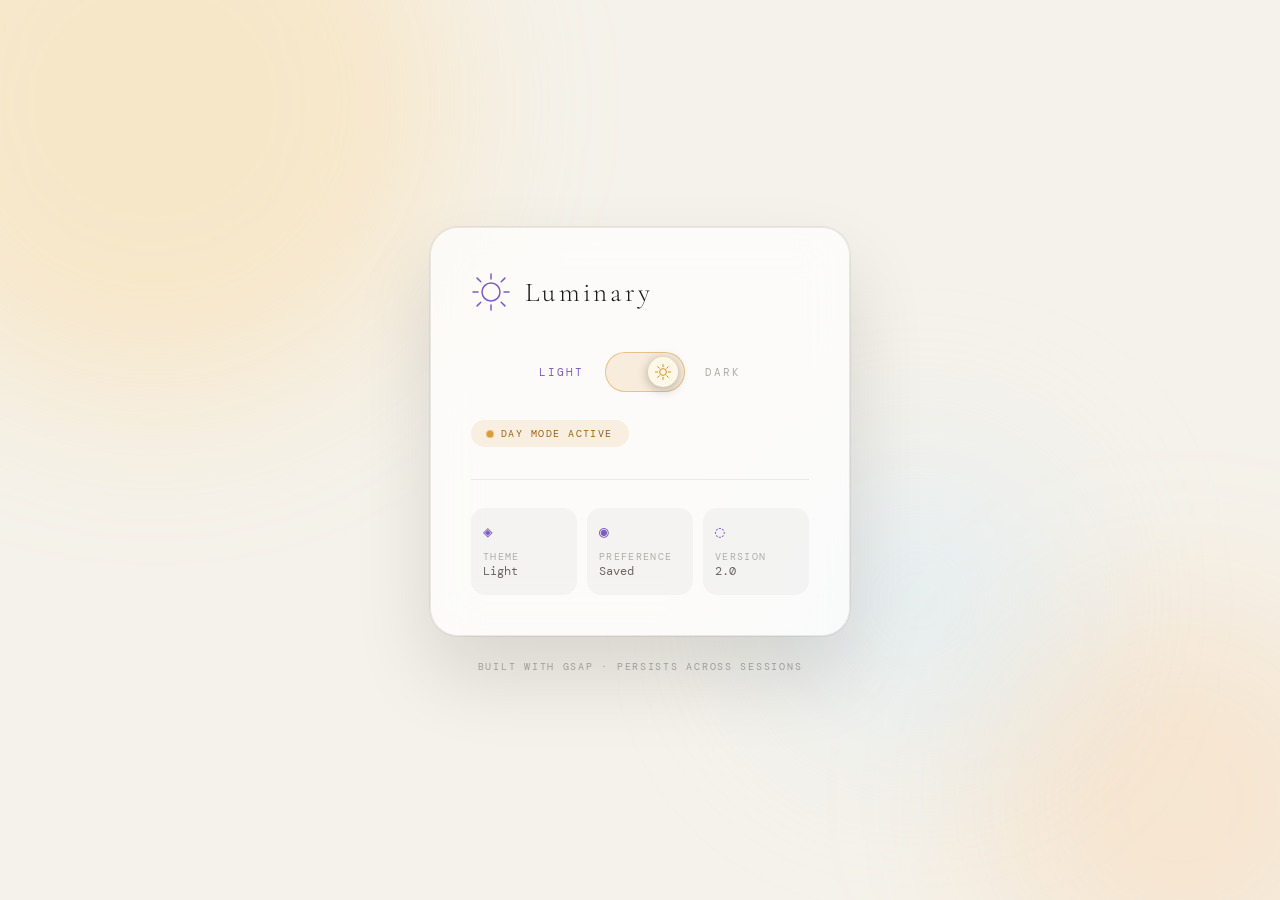
==== ToggleProject/index.html @ f279102e "Add files via upload" ====
<!DOCTYPE html>
<html lang="en" data-theme="dark">
<head>
  <meta charset="UTF-8" />
  <meta name="viewport" content="width=device-width, initial-scale=1.0"/>
  <title>Luminary — Theme Toggle</title>
  <link rel="stylesheet" href="style.css" />
  <link href="https://fonts.googleapis.com/css2?family=Cormorant+Garamond:ital,wght@0,300;0,400;1,300&family=DM+Mono:wght@300;400&display=swap" rel="stylesheet"/>
  <script src="https://cdnjs.cloudflare.com/ajax/libs/gsap/3.12.5/gsap.min.js"></script>
</head>
<body>

  <!-- Ambient background orbs -->
  <div class="orb orb-1"></div>
  <div class="orb orb-2"></div>
  <div class="orb orb-3"></div>

  <!-- Star field (dark mode) -->
  <canvas id="stars"></canvas>

  <!-- Main card -->
  <main class="card" id="card">
    <div class="card-inner">

      <header class="card-header">
        <div class="logo" id="logo">
          <svg class="logo-sun" viewBox="0 0 40 40" fill="none" xmlns="http://www.w3.org/2000/svg">
            <circle cx="20" cy="20" r="9" stroke="currentColor" stroke-width="1.5"/>
            <line x1="20" y1="2" x2="20" y2="7" stroke="currentColor" stroke-width="1.5" stroke-linecap="round"/>
            <line x1="20" y1="33" x2="20" y2="38" stroke="currentColor" stroke-width="1.5" stroke-linecap="round"/>
            <line x1="2" y1="20" x2="7" y2="20" stroke="currentColor" stroke-width="1.5" stroke-linecap="round"/>
            <line x1="33" y1="20" x2="38" y2="20" stroke="currentColor" stroke-width="1.5" stroke-linecap="round"/>
            <line x1="6.1" y1="6.1" x2="9.8" y2="9.8" stroke="currentColor" stroke-width="1.5" stroke-linecap="round"/>
            <line x1="30.2" y1="30.2" x2="33.9" y2="33.9" stroke="currentColor" stroke-width="1.5" stroke-linecap="round"/>
            <line x1="33.9" y1="6.1" x2="30.2" y2="9.8" stroke="currentColor" stroke-width="1.5" stroke-linecap="round"/>
            <line x1="9.8" y1="30.2" x2="6.1" y2="33.9" stroke="currentColor" stroke-width="1.5" stroke-linecap="round"/>
          </svg>
          <svg class="logo-moon" viewBox="0 0 40 40" fill="none" xmlns="http://www.w3.org/2000/svg">
            <path d="M28 20.5C28 26.299 23.299 31 17.5 31C14.077 31 11.04 29.369 9.1 26.87C10.113 27.119 11.175 27.25 12.268 27.25C18.895 27.25 24.268 21.877 24.268 15.25C24.268 12.617 23.417 10.18 21.96 8.2C25.497 9.933 28 13.44 28 17.5V20.5Z" stroke="currentColor" stroke-width="1.5" stroke-linejoin="round"/>
          </svg>
        </div>
        <span class="wordmark" id="wordmark">Luminary</span>
      </header>

      <div class="toggle-section">
        <span class="toggle-label label-left" id="label-light">Light</span>

        <button class="toggle-track" id="toggle" role="switch" aria-checked="false" aria-label="Toggle dark mode">
          <div class="toggle-thumb" id="thumb">
            <div class="thumb-face">
              <!-- Sun rays on thumb -->
              <svg class="thumb-sun" viewBox="0 0 24 24" fill="none">
                <circle cx="12" cy="12" r="4.5" stroke="currentColor" stroke-width="1.2"/>
                <line x1="12" y1="2" x2="12" y2="5" stroke="currentColor" stroke-width="1.2" stroke-linecap="round"/>
                <line x1="12" y1="19" x2="12" y2="22" stroke="currentColor" stroke-width="1.2" stroke-linecap="round"/>
                <line x1="2" y1="12" x2="5" y2="12" stroke="currentColor" stroke-width="1.2" stroke-linecap="round"/>
                <line x1="19" y1="12" x2="22" y2="12" stroke="currentColor" stroke-width="1.2" stroke-linecap="round"/>
                <line x1="4.9" y1="4.9" x2="7" y2="7" stroke="currentColor" stroke-width="1.2" stroke-linecap="round"/>
                <line x1="17" y1="17" x2="19.1" y2="19.1" stroke="currentColor" stroke-width="1.2" stroke-linecap="round"/>
                <line x1="19.1" y1="4.9" x2="17" y2="7" stroke="currentColor" stroke-width="1.2" stroke-linecap="round"/>
                <line x1="7" y1="17" x2="4.9" y2="19.1" stroke="currentColor" stroke-width="1.2" stroke-linecap="round"/>
              </svg>
              <!-- Moon on thumb -->
              <svg class="thumb-moon" viewBox="0 0 24 24" fill="none">
                <path d="M17 12.3C17 15.78 14.09 18.6 10.5 18.6C8.45 18.6 6.62 17.62 5.46 16.12C6.07 16.27 6.7 16.35 7.36 16.35C11.34 16.35 14.56 13.13 14.56 9.15C14.56 7.57 14.05 6.11 13.18 4.92C15.1 5.96 17 8.88 17 10.5V12.3Z" stroke="currentColor" stroke-width="1.2" stroke-linejoin="round"/>
              </svg>
            </div>
          </div>
          <div class="track-glow" id="track-glow"></div>
        </button>

        <span class="toggle-label label-right" id="label-dark">Dark</span>
      </div>

      <div class="status-pill" id="status-pill">
        <span class="status-dot" id="status-dot"></span>
        <span class="status-text" id="status-text">Night Mode Active</span>
      </div>

      <div class="divider" id="divider"></div>

      <div class="info-grid" id="info-grid">
        <div class="info-card" id="info-0">
          <div class="info-icon">◈</div>
          <div class="info-body">
            <div class="info-label">Theme</div>
            <div class="info-value" id="theme-value">Dark</div>
          </div>
        </div>
        <div class="info-card" id="info-1">
          <div class="info-icon">◉</div>
          <div class="info-body">
            <div class="info-label">Preference</div>
            <div class="info-value">Saved</div>
          </div>
        </div>
        <div class="info-card" id="info-2">
          <div class="info-icon">◌</div>
          <div class="info-body">
            <div class="info-label">Version</div>
            <div class="info-value">2.0</div>
          </div>
        </div>
      </div>

    </div>
  </main>

  <footer class="footer" id="footer">
    <span>Built with GSAP · Persists across sessions</span>
  </footer>

  <script src="script.js"></script>
</body>
</html>
---- ToggleProject/style.css ----
/* =============================================
   LUMINARY — THEME TOGGLE
   Celestial minimal aesthetic
   ============================================= */

/* --- CSS Variables --- */
:root {
  --transition-speed: 0.6s;
}

[data-theme="dark"] {
  --bg:            #09090f;
  --bg-card:       rgba(255, 255, 255, 0.035);
  --bg-card-border: rgba(255, 255, 255, 0.08);
  --bg-info:       rgba(255, 255, 255, 0.04);
  --bg-info-hover: rgba(255, 255, 255, 0.08);
  --text-primary:  #f0eee8;
  --text-secondary:#8a8680;
  --text-muted:    #4a4845;
  --accent:        #c8b8f0;
  --accent-glow:   rgba(200, 184, 240, 0.35);
  --thumb-bg:      #1e1a2e;
  --thumb-icon:    #c8b8f0;
  --track-active:  rgba(200, 184, 240, 0.15);
  --track-border:  rgba(200, 184, 240, 0.3);
  --orb-1:         rgba(120, 80, 200, 0.18);
  --orb-2:         rgba(60, 40, 140, 0.12);
  --orb-3:         rgba(180, 120, 255, 0.08);
  --pill-bg:       rgba(200, 184, 240, 0.1);
  --pill-text:     #c8b8f0;
  --dot-color:     #c8b8f0;
  --divider:       rgba(255,255,255,0.07);
  --shadow:        0 40px 80px rgba(0,0,0,0.6), 0 0 0 1px rgba(255,255,255,0.05);
  --footer:        rgba(255,255,255,0.18);
}

[data-theme="light"] {
  --bg:            #f5f2eb;
  --bg-card:       rgba(255, 255, 255, 0.7);
  --bg-card-border: rgba(0, 0, 0, 0.08);
  --bg-info:       rgba(0, 0, 0, 0.03);
  --bg-info-hover: rgba(0, 0, 0, 0.06);
  --text-primary:  #1a1814;
  --text-secondary:#6b6560;
  --text-muted:    #b0ada8;
  --accent:        #7c5cbf;
  --accent-glow:   rgba(124, 92, 191, 0.25);
  --thumb-bg:      #fff8e8;
  --thumb-icon:    #d4820a;
  --track-active:  rgba(212, 130, 10, 0.12);
  --track-border:  rgba(212, 130, 10, 0.4);
  --orb-1:         rgba(255, 200, 100, 0.25);
  --orb-2:         rgba(255, 160, 60, 0.15);
  --orb-3:         rgba(200, 230, 255, 0.3);
  --pill-bg:       rgba(212, 130, 10, 0.1);
  --pill-text:     #a06010;
  --dot-color:     #d4820a;
  --divider:       rgba(0,0,0,0.07);
  --shadow:        0 40px 80px rgba(0,0,0,0.12), 0 0 0 1px rgba(0,0,0,0.06);
  --footer:        rgba(0,0,0,0.3);
}

/* --- Reset & Base --- */
*, *::before, *::after { box-sizing: border-box; margin: 0; padding: 0; }

html { font-size: 16px; }

body {
  font-family: 'DM Mono', monospace;
  background-color: var(--bg);
  color: var(--text-primary);
  min-height: 100vh;
  display: flex;
  flex-direction: column;
  align-items: center;
  justify-content: center;
  overflow: hidden;
  position: relative;
  transition: background-color var(--transition-speed) ease;
}

/* --- Star Canvas --- */
#stars {
  position: fixed;
  inset: 0;
  pointer-events: none;
  z-index: 0;
  opacity: 1;
  transition: opacity 0.8s ease;
}
[data-theme="light"] #stars { opacity: 0; }

/* --- Ambient Orbs --- */
.orb {
  position: fixed;
  border-radius: 50%;
  filter: blur(80px);
  pointer-events: none;
  z-index: 0;
  transition: background-color 0.8s ease, opacity 0.8s ease;
}
.orb-1 {
  width: 600px; height: 600px;
  top: -200px; left: -150px;
  background: var(--orb-1);
}
.orb-2 {
  width: 400px; height: 400px;
  bottom: -100px; right: -100px;
  background: var(--orb-2);
}
.orb-3 {
  width: 300px; height: 300px;
  top: 50%; left: 60%;
  background: var(--orb-3);
}

/* --- Card --- */
.card {
  position: relative;
  z-index: 10;
  width: 420px;
  max-width: 95vw;
}

.card-inner {
  background: var(--bg-card);
  border: 1px solid var(--bg-card-border);
  border-radius: 28px;
  padding: 44px 40px 40px;
  backdrop-filter: blur(24px);
  -webkit-backdrop-filter: blur(24px);
  box-shadow: var(--shadow);
  transition: background var(--transition-speed) ease,
              border-color var(--transition-speed) ease,
              box-shadow var(--transition-speed) ease;
}

/* --- Card Header --- */
.card-header {
  display: flex;
  align-items: center;
  gap: 14px;
  margin-bottom: 40px;
}

.logo {
  width: 40px;
  height: 40px;
  color: var(--accent);
  position: relative;
  flex-shrink: 0;
  transition: color var(--transition-speed) ease;
}

.logo-sun, .logo-moon {
  position: absolute;
  inset: 0;
  width: 100%;
  height: 100%;
  transition: opacity 0.4s ease, transform 0.4s ease;
}

[data-theme="dark"]  .logo-sun  { opacity: 0; transform: rotate(-30deg) scale(0.8); }
[data-theme="dark"]  .logo-moon { opacity: 1; transform: rotate(0deg) scale(1); }
[data-theme="light"] .logo-sun  { opacity: 1; transform: rotate(0deg) scale(1); }
[data-theme="light"] .logo-moon { opacity: 0; transform: rotate(30deg) scale(0.8); }

.wordmark {
  font-family: 'Cormorant Garamond', serif;
  font-weight: 300;
  font-size: 1.7rem;
  letter-spacing: 0.12em;
  color: var(--text-primary);
  transition: color var(--transition-speed) ease;
}

/* --- Toggle Section --- */
.toggle-section {
  display: flex;
  align-items: center;
  justify-content: center;
  gap: 20px;
  margin-bottom: 28px;
}

.toggle-label {
  font-size: 0.7rem;
  letter-spacing: 0.18em;
  text-transform: uppercase;
  color: var(--text-muted);
  transition: color 0.4s ease;
  min-width: 36px;
}
.label-right { text-align: right; }

[data-theme="light"] .label-left  { color: var(--accent); }
[data-theme="dark"]  .label-right { color: var(--accent); }

/* --- Toggle Track --- */
.toggle-track {
  position: relative;
  width: 80px;
  height: 40px;
  border-radius: 20px;
  border: 1.5px solid var(--track-border);
  background: var(--track-active);
  cursor: pointer;
  outline: none;
  transition: background var(--transition-speed) ease,
              border-color var(--transition-speed) ease,
              box-shadow 0.3s ease;
  overflow: visible;
}

.toggle-track:hover {
  box-shadow: 0 0 0 4px var(--accent-glow);
}

/* --- Toggle Thumb --- */
.toggle-thumb {
  position: absolute;
  top: 4px;
  left: 4px;
  width: 30px;
  height: 30px;
  border-radius: 50%;
  background: var(--thumb-bg);
  display: flex;
  align-items: center;
  justify-content: center;
  box-shadow: 0 2px 12px rgba(0,0,0,0.3);
  transition: background var(--transition-speed) ease;
  will-change: transform;
  z-index: 2;
}

.thumb-face {
  position: relative;
  width: 18px;
  height: 18px;
}

.thumb-sun, .thumb-moon {
  position: absolute;
  inset: 0;
  width: 100%;
  height: 100%;
  color: var(--thumb-icon);
  transition: opacity 0.3s ease, color var(--transition-speed) ease;
}
[data-theme="dark"]  .thumb-sun  { opacity: 0; }
[data-theme="dark"]  .thumb-moon { opacity: 1; }
[data-theme="light"] .thumb-sun  { opacity: 1; }
[data-theme="light"] .thumb-moon { opacity: 0; }

/* Track glow effect */
.track-glow {
  position: absolute;
  inset: -8px;
  border-radius: 28px;
  background: radial-gradient(ellipse, var(--accent-glow), transparent 70%);
  opacity: 0;
  pointer-events: none;
  transition: opacity 0.3s ease;
}
.toggle-track:hover .track-glow { opacity: 1; }

/* --- Status Pill --- */
.status-pill {
  display: inline-flex;
  align-items: center;
  gap: 8px;
  background: var(--pill-bg);
  border-radius: 100px;
  padding: 7px 16px;
  margin: 0 auto 32px;
  width: fit-content;
  transition: background var(--transition-speed) ease;
}

.status-dot {
  width: 6px;
  height: 6px;
  border-radius: 50%;
  background: var(--dot-color);
  transition: background var(--transition-speed) ease;
  flex-shrink: 0;
}

.status-text {
  font-size: 0.65rem;
  letter-spacing: 0.14em;
  text-transform: uppercase;
  color: var(--pill-text);
  transition: color var(--transition-speed) ease;
}

/* --- Divider --- */
.divider {
  height: 1px;
  background: var(--divider);
  margin-bottom: 28px;
  transition: background var(--transition-speed) ease;
}

/* --- Info Grid --- */
.info-grid {
  display: grid;
  grid-template-columns: repeat(3, 1fr);
  gap: 10px;
}

.info-card {
  background: var(--bg-info);
  border-radius: 14px;
  padding: 16px 12px;
  display: flex;
  flex-direction: column;
  gap: 10px;
  cursor: default;
  transition: background 0.25s ease, transform 0.25s ease;
}

.info-card:hover {
  background: var(--bg-info-hover);
  transform: translateY(-2px);
}

.info-icon {
  font-size: 1rem;
  color: var(--accent);
  transition: color var(--transition-speed) ease;
  line-height: 1;
}

.info-label {
  font-size: 0.6rem;
  letter-spacing: 0.14em;
  text-transform: uppercase;
  color: var(--text-muted);
  transition: color var(--transition-speed) ease;
}

.info-value {
  font-size: 0.78rem;
  color: var(--text-secondary);
  font-weight: 400;
  transition: color var(--transition-speed) ease;
}

/* --- Footer --- */
.footer {
  position: relative;
  z-index: 10;
  margin-top: 24px;
  font-size: 0.6rem;
  letter-spacing: 0.18em;
  text-transform: uppercase;
  color: var(--footer);
  transition: color var(--transition-speed) ease;
}

/* --- Responsive --- */
@media (max-width: 480px) {
  .card-inner { padding: 32px 24px 28px; }
  .wordmark { font-size: 1.4rem; }
  .info-grid { grid-template-columns: repeat(3, 1fr); gap: 8px; }
  .info-card { padding: 12px 8px; }
}
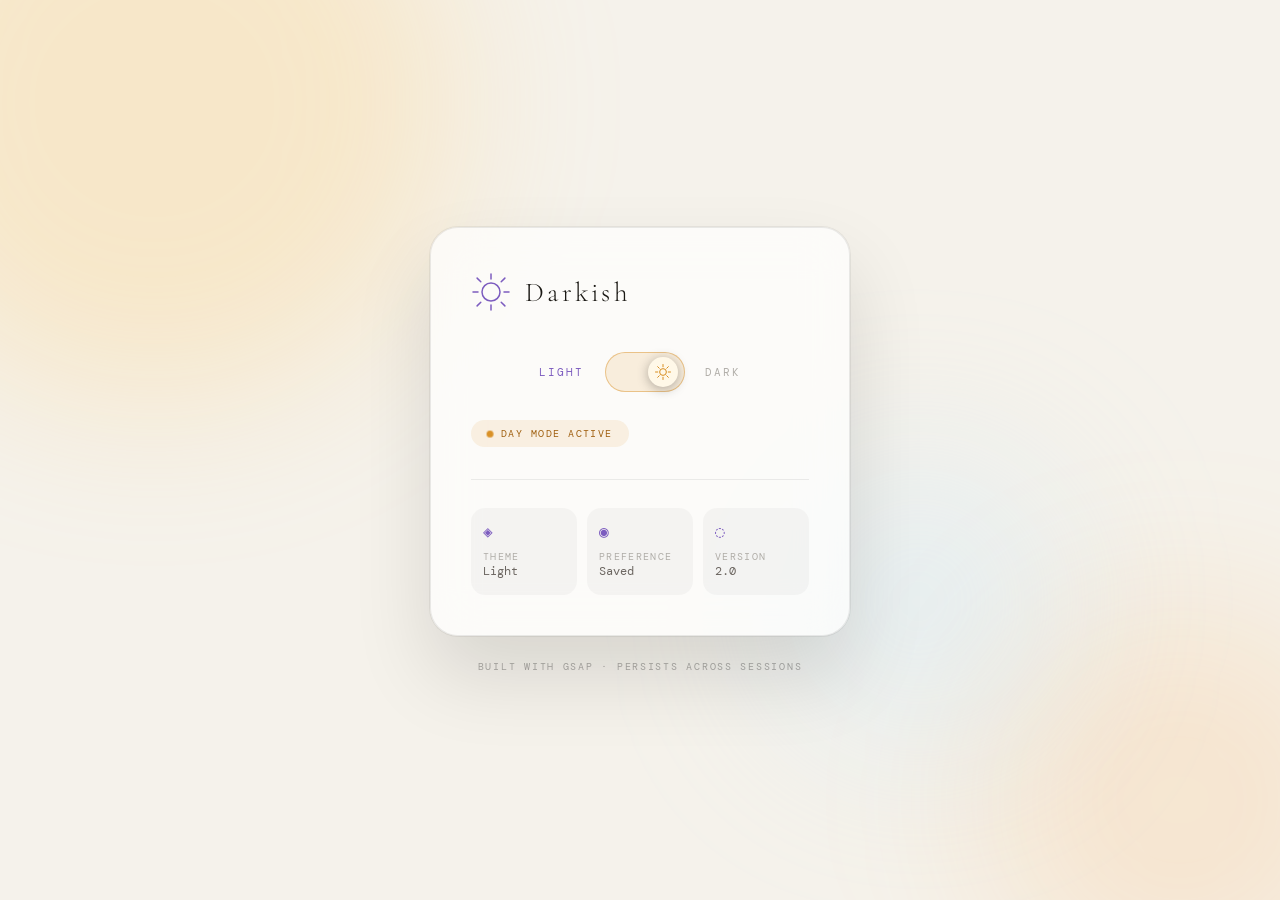
==== commit eb0ecea3: "Change title and wordmark in index.html" ====
--- a/ToggleProject/index.html
+++ b/ToggleProject/index.html
@@ -3,7 +3,7 @@
 <head>
   <meta charset="UTF-8" />
   <meta name="viewport" content="width=device-width, initial-scale=1.0"/>
-  <title>Luminary — Theme Toggle</title>
+  <title>Theme Toggle</title>
   <link rel="stylesheet" href="style.css" />
   <link href="https://fonts.googleapis.com/css2?family=Cormorant+Garamond:ital,wght@0,300;0,400;1,300&family=DM+Mono:wght@300;400&display=swap" rel="stylesheet"/>
   <script src="https://cdnjs.cloudflare.com/ajax/libs/gsap/3.12.5/gsap.min.js"></script>
@@ -39,7 +39,7 @@
             <path d="M28 20.5C28 26.299 23.299 31 17.5 31C14.077 31 11.04 29.369 9.1 26.87C10.113 27.119 11.175 27.25 12.268 27.25C18.895 27.25 24.268 21.877 24.268 15.25C24.268 12.617 23.417 10.18 21.96 8.2C25.497 9.933 28 13.44 28 17.5V20.5Z" stroke="currentColor" stroke-width="1.5" stroke-linejoin="round"/>
           </svg>
         </div>
-        <span class="wordmark" id="wordmark">Luminary</span>
+        <span class="wordmark" id="wordmark">Darkish</span>
       </header>
 
       <div class="toggle-section">
